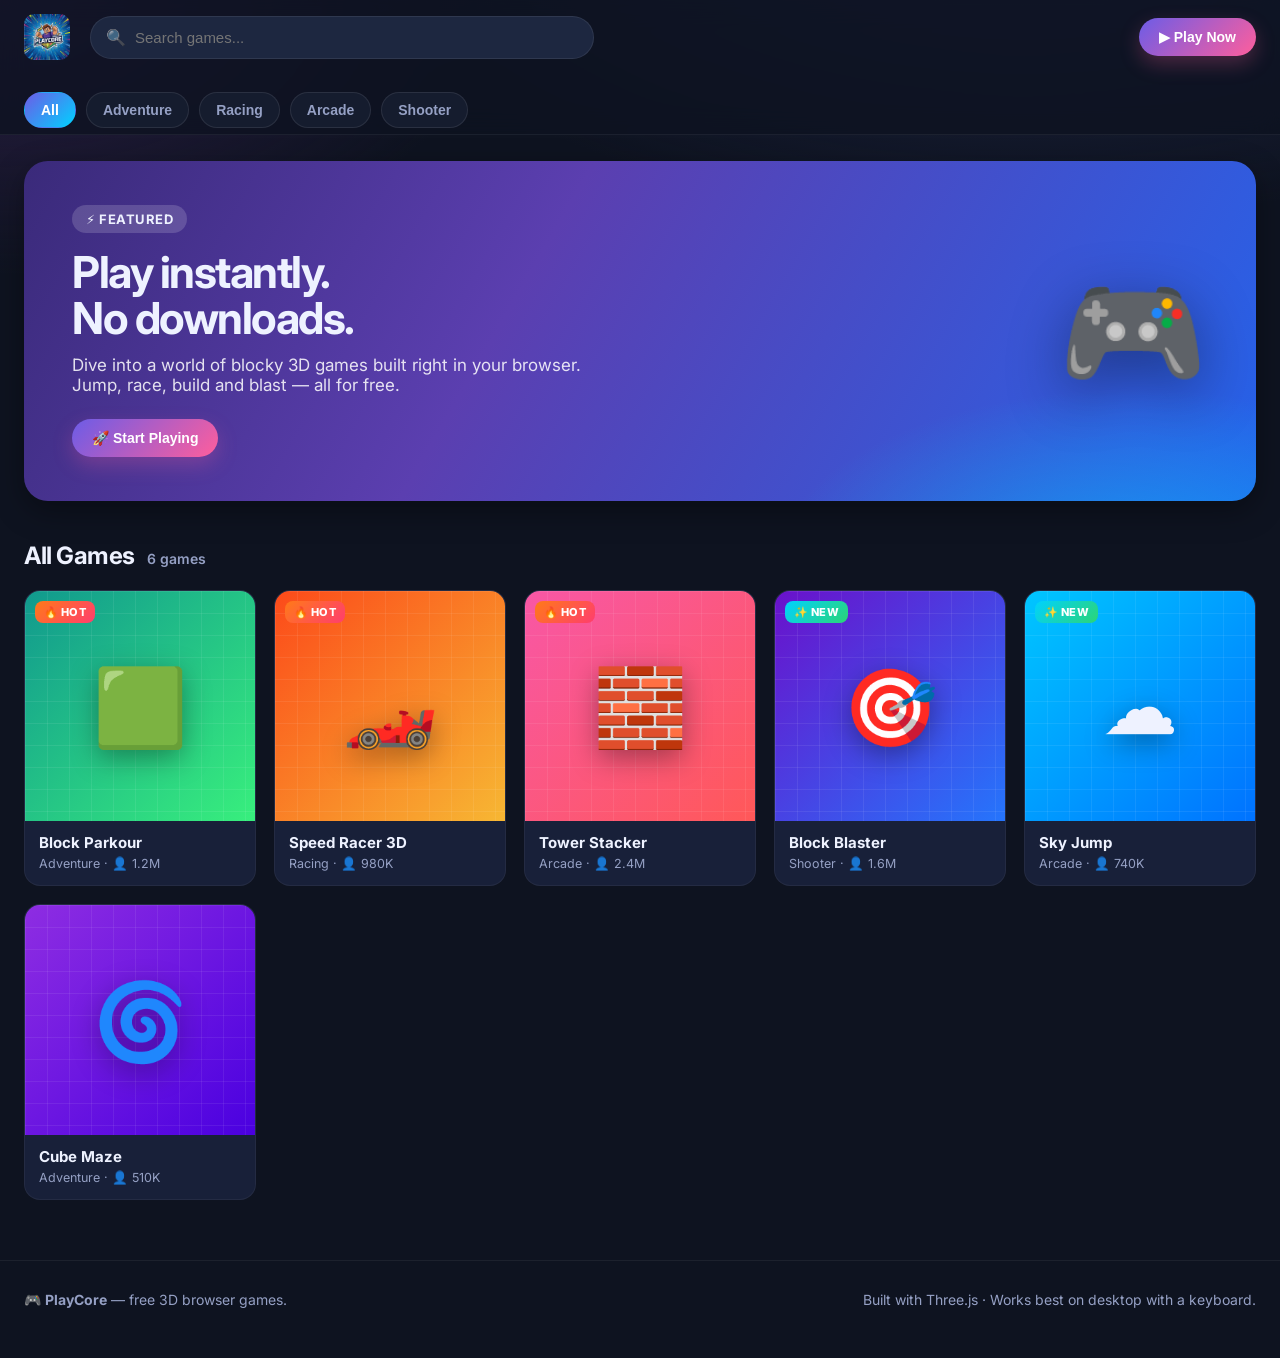
==== index.html @ 456fd7f9 "PlayCore: Poki-style 3D games portal Static site with 6 Three.js games, Roblox-style avatars, orbit " ====
<!DOCTYPE html>
<html lang="en">
  <head>
    <meta charset="UTF-8" />
    <meta name="viewport" content="width=device-width, initial-scale=1.0" />
    <title>PlayCore · Play Free 3D Games Online</title>
    <meta name="description" content="PlayCore is your hub for free 3D browser games. Play parkour, racing, shooters and more — no downloads, just play!" />
    <link rel="preconnect" href="https://fonts.googleapis.com" />
    <link rel="preconnect" href="https://fonts.gstatic.com" crossorigin />
    <link href="https://fonts.googleapis.com/css2?family=Inter:wght@400;600;700;800&display=swap" rel="stylesheet" />
    <link rel="stylesheet" href="css/style.css" />
    <link rel="icon" href="assets/playcore-logo.png" />
  </head>
  <body>
    <header>
      <nav class="nav">
        <a class="logo" href="index.html" aria-label="PlayCore home">
          <img src="assets/playcore-logo.png" alt="PlayCore" class="logo-img" />
        </a>
        <div class="search">
          <span class="icon">🔍</span>
          <input id="search" type="text" placeholder="Search games..." autocomplete="off" />
        </div>
        <div class="nav-spacer"></div>
        <button class="btn" id="hero-play">▶ Play Now</button>
      </nav>
      <div class="chips" id="chips"></div>
    </header>

    <main class="container">
      <section class="hero">
        <div class="hero-inner">
          <div class="hero-text">
            <span class="tag">⚡ Featured</span>
            <h1>Play instantly.<br />No downloads.</h1>
            <p>Dive into a world of blocky 3D games built right in your browser. Jump, race, build and blast — all for free.</p>
            <button class="btn" onclick="document.getElementById('hero-play').click()">🚀 Start Playing</button>
          </div>
          <div class="hero-art">🎮</div>
        </div>
      </section>

      <section class="section">
        <div class="section-head">
          <h2>All Games</h2>
          <span class="count" id="count"></span>
        </div>
        <div class="grid" id="grid"></div>
      </section>
    </main>

    <footer>
      <div class="container footer-inner">
        <div>🎮 <b>PlayCore</b> — free 3D browser games.</div>
        <div>Built with Three.js · Works best on desktop with a keyboard.</div>
      </div>
    </footer>

    <script src="js/portal.js"></script>
  </body>
</html>
---- css/style.css ----
:root {
  --bg: #0e1320;
  --bg-2: #151c2e;
  --bg-3: #1d2740;
  --card: #182039;
  --card-hover: #1f2b4d;
  --text: #eef2ff;
  --muted: #95a0c4;
  --accent: #6c5ce7;
  --accent-2: #00d2ff;
  --accent-3: #ff5e9c;
  --green: #2bd576;
  --radius: 16px;
  --shadow: 0 10px 30px rgba(0, 0, 0, 0.35);
  font-family: "Inter", "Segoe UI", system-ui, -apple-system, sans-serif;
}

* {
  box-sizing: border-box;
  margin: 0;
  padding: 0;
}

html,
body {
  background: radial-gradient(1200px 600px at 80% -10%, #20284a 0%, transparent 60%),
    radial-gradient(900px 500px at 0% 0%, #2a1d44 0%, transparent 55%), var(--bg);
  color: var(--text);
  min-height: 100vh;
  scroll-behavior: smooth;
}

a {
  color: inherit;
  text-decoration: none;
}

.container {
  max-width: 1280px;
  margin: 0 auto;
  padding: 0 24px;
}

/* ---------- Header ---------- */
header {
  position: sticky;
  top: 0;
  z-index: 50;
  backdrop-filter: blur(14px);
  background: rgba(14, 19, 32, 0.78);
  border-bottom: 1px solid rgba(255, 255, 255, 0.06);
}

.nav {
  display: flex;
  align-items: center;
  gap: 20px;
  padding: 14px 24px;
  max-width: 1280px;
  margin: 0 auto;
}

.logo {
  display: flex;
  align-items: center;
  gap: 10px;
  font-weight: 800;
  font-size: 22px;
  letter-spacing: -0.5px;
  white-space: nowrap;
}

.logo-img {
  height: 46px;
  width: auto;
  display: block;
  border-radius: 10px;
  transition: transform 0.15s ease;
}

.logo:hover .logo-img {
  transform: scale(1.05) rotate(-2deg);
}

.logo .mark {
  width: 38px;
  height: 38px;
  border-radius: 11px;
  background: linear-gradient(135deg, var(--accent), var(--accent-2));
  display: grid;
  place-items: center;
  font-size: 20px;
  box-shadow: 0 6px 18px rgba(108, 92, 231, 0.5);
  transform: rotate(-8deg);
}

.logo span.bolt {
  background: linear-gradient(135deg, var(--accent-2), var(--accent-3));
  -webkit-background-clip: text;
  background-clip: text;
  color: transparent;
}

.search {
  position: relative;
  flex: 1;
  max-width: 520px;
}

.search input {
  width: 100%;
  background: var(--bg-3);
  border: 1px solid rgba(255, 255, 255, 0.08);
  color: var(--text);
  padding: 12px 16px 12px 44px;
  border-radius: 999px;
  font-size: 15px;
  outline: none;
  transition: border 0.2s, box-shadow 0.2s;
}

.search input:focus {
  border-color: var(--accent);
  box-shadow: 0 0 0 4px rgba(108, 92, 231, 0.18);
}

.search .icon {
  position: absolute;
  left: 16px;
  top: 50%;
  transform: translateY(-50%);
  opacity: 0.6;
}

.nav-spacer {
  flex: 1;
}

.btn {
  border: none;
  cursor: pointer;
  font-weight: 700;
  border-radius: 999px;
  padding: 11px 20px;
  font-size: 14px;
  background: linear-gradient(135deg, var(--accent), var(--accent-3));
  color: white;
  box-shadow: 0 8px 20px rgba(255, 94, 156, 0.25);
  transition: transform 0.12s ease, box-shadow 0.12s ease;
  white-space: nowrap;
}

.btn:hover {
  transform: translateY(-2px);
}

/* ---------- Category chips ---------- */
.chips {
  display: flex;
  gap: 10px;
  overflow-x: auto;
  padding: 18px 24px 6px;
  max-width: 1280px;
  margin: 0 auto;
  scrollbar-width: none;
}

.chips::-webkit-scrollbar {
  display: none;
}

.chip {
  border: 1px solid rgba(255, 255, 255, 0.09);
  background: var(--bg-2);
  color: var(--muted);
  border-radius: 999px;
  padding: 9px 16px;
  font-size: 14px;
  font-weight: 600;
  cursor: pointer;
  white-space: nowrap;
  transition: all 0.15s ease;
}

.chip:hover {
  color: var(--text);
  border-color: rgba(255, 255, 255, 0.25);
}

.chip.active {
  background: linear-gradient(135deg, var(--accent), var(--accent-2));
  color: white;
  border-color: transparent;
}

/* ---------- Hero ---------- */
.hero {
  margin: 26px auto 8px;
  border-radius: 24px;
  overflow: hidden;
  position: relative;
  background: linear-gradient(120deg, #3a2a7a 0%, #5b3fb0 40%, #2563eb 100%);
  box-shadow: var(--shadow);
  isolation: isolate;
}

.hero::after {
  content: "";
  position: absolute;
  inset: 0;
  background: radial-gradient(600px 300px at 90% 120%, rgba(0, 210, 255, 0.5), transparent 60%);
  z-index: -1;
}

.hero-inner {
  display: flex;
  align-items: center;
  gap: 24px;
  padding: 44px 48px;
  flex-wrap: wrap;
}

.hero-text {
  flex: 1;
  min-width: 280px;
}

.hero-text .tag {
  display: inline-block;
  background: rgba(255, 255, 255, 0.16);
  padding: 6px 14px;
  border-radius: 999px;
  font-size: 13px;
  font-weight: 700;
  letter-spacing: 0.5px;
  text-transform: uppercase;
  margin-bottom: 16px;
}

.hero-text h1 {
  font-size: 44px;
  line-height: 1.05;
  letter-spacing: -1.5px;
  margin-bottom: 14px;
}

.hero-text p {
  font-size: 17px;
  color: rgba(255, 255, 255, 0.85);
  max-width: 520px;
  margin-bottom: 24px;
}

.hero-art {
  font-size: 120px;
  filter: drop-shadow(0 16px 30px rgba(0, 0, 0, 0.4));
  animation: float 4s ease-in-out infinite;
}

@keyframes float {
  0%, 100% { transform: translateY(0) rotate(-4deg); }
  50% { transform: translateY(-18px) rotate(4deg); }
}

/* ---------- Section ---------- */
.section {
  margin: 40px auto;
}

.section-head {
  display: flex;
  align-items: baseline;
  gap: 12px;
  margin-bottom: 20px;
}

.section-head h2 {
  font-size: 24px;
  letter-spacing: -0.5px;
}

.section-head .count {
  color: var(--muted);
  font-size: 14px;
  font-weight: 600;
}

/* ---------- Game grid ---------- */
.grid {
  display: grid;
  grid-template-columns: repeat(auto-fill, minmax(220px, 1fr));
  gap: 18px;
}

.card {
  background: var(--card);
  border-radius: var(--radius);
  overflow: hidden;
  cursor: pointer;
  border: 1px solid rgba(255, 255, 255, 0.05);
  transition: transform 0.16s ease, box-shadow 0.16s ease, border 0.16s ease;
  position: relative;
}

.card:hover {
  transform: translateY(-6px);
  box-shadow: var(--shadow);
  border-color: rgba(255, 255, 255, 0.18);
}

.card .thumb {
  aspect-ratio: 1 / 1;
  position: relative;
  display: grid;
  place-items: center;
  overflow: hidden;
}

.card .thumb .emoji {
  font-size: 76px;
  filter: drop-shadow(0 8px 14px rgba(0, 0, 0, 0.35));
  transition: transform 0.25s ease;
  z-index: 2;
}

.card:hover .thumb .emoji {
  transform: scale(1.15) rotate(-6deg);
}

.card .thumb::before {
  content: "";
  position: absolute;
  inset: 0;
  background-size: 22px 22px;
  background-image: linear-gradient(rgba(255, 255, 255, 0.07) 1px, transparent 1px),
    linear-gradient(90deg, rgba(255, 255, 255, 0.07) 1px, transparent 1px);
  z-index: 1;
}

.card .play-overlay {
  position: absolute;
  inset: 0;
  background: rgba(8, 12, 22, 0.55);
  display: grid;
  place-items: center;
  opacity: 0;
  transition: opacity 0.18s ease;
  z-index: 3;
}

.card:hover .play-overlay {
  opacity: 1;
}

.card .play-overlay .play-btn {
  background: white;
  color: #111;
  font-weight: 800;
  padding: 12px 22px;
  border-radius: 999px;
  font-size: 15px;
  display: flex;
  align-items: center;
  gap: 8px;
  transform: translateY(8px);
  transition: transform 0.18s ease;
}

.card:hover .play-overlay .play-btn {
  transform: translateY(0);
}

.card .meta {
  padding: 12px 14px 14px;
}

.card .meta .title {
  font-weight: 700;
  font-size: 15px;
  margin-bottom: 4px;
}

.card .meta .sub {
  font-size: 12.5px;
  color: var(--muted);
  display: flex;
  align-items: center;
  gap: 6px;
}

.badge {
  position: absolute;
  top: 10px;
  left: 10px;
  z-index: 3;
  background: var(--accent-3);
  color: white;
  font-size: 11px;
  font-weight: 800;
  padding: 4px 9px;
  border-radius: 8px;
  letter-spacing: 0.4px;
  text-transform: uppercase;
}

.badge.hot {
  background: linear-gradient(135deg, #ff7a18, #ff3d6e);
}

.badge.new {
  background: linear-gradient(135deg, #00d2ff, #2bd576);
}

.empty {
  grid-column: 1 / -1;
  text-align: center;
  padding: 60px 20px;
  color: var(--muted);
}

/* ---------- Footer ---------- */
footer {
  border-top: 1px solid rgba(255, 255, 255, 0.06);
  margin-top: 60px;
  padding: 30px 0 50px;
  color: var(--muted);
  font-size: 14px;
}

.footer-inner {
  display: flex;
  justify-content: space-between;
  align-items: center;
  flex-wrap: wrap;
  gap: 14px;
}

/* ---------- Responsive ---------- */
@media (max-width: 720px) {
  .hero-text h1 { font-size: 32px; }
  .hero-art { display: none; }
  .nav .btn { display: none; }
  .grid { grid-template-columns: repeat(auto-fill, minmax(150px, 1fr)); }
  .card .thumb .emoji { font-size: 56px; }
}
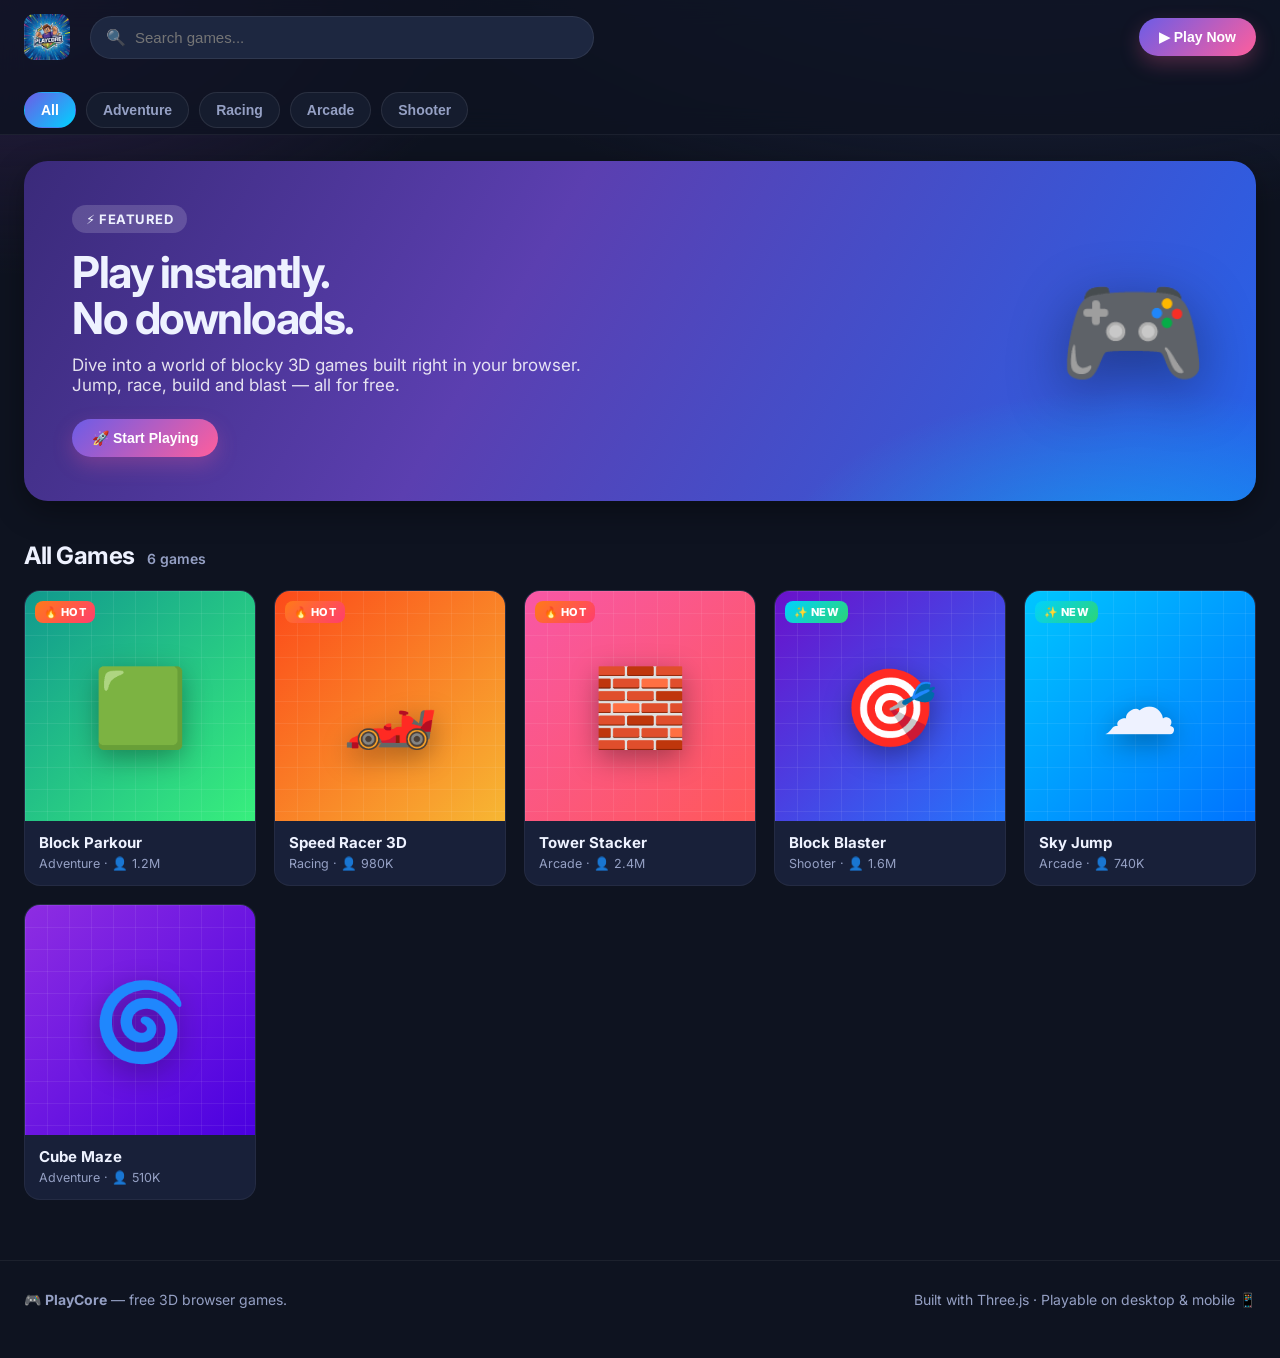
==== commit c1de4920: "Add mobile/touch controls Joystick + action buttons for phones/iPad: movement joystick (parkour, sky" ====
--- a/index.html
+++ b/index.html
@@ -52,7 +52,7 @@
     <footer>
       <div class="container footer-inner">
         <div>🎮 <b>PlayCore</b> — free 3D browser games.</div>
-        <div>Built with Three.js · Works best on desktop with a keyboard.</div>
+        <div>Built with Three.js · Playable on desktop &amp; mobile 📱</div>
       </div>
     </footer>
 
